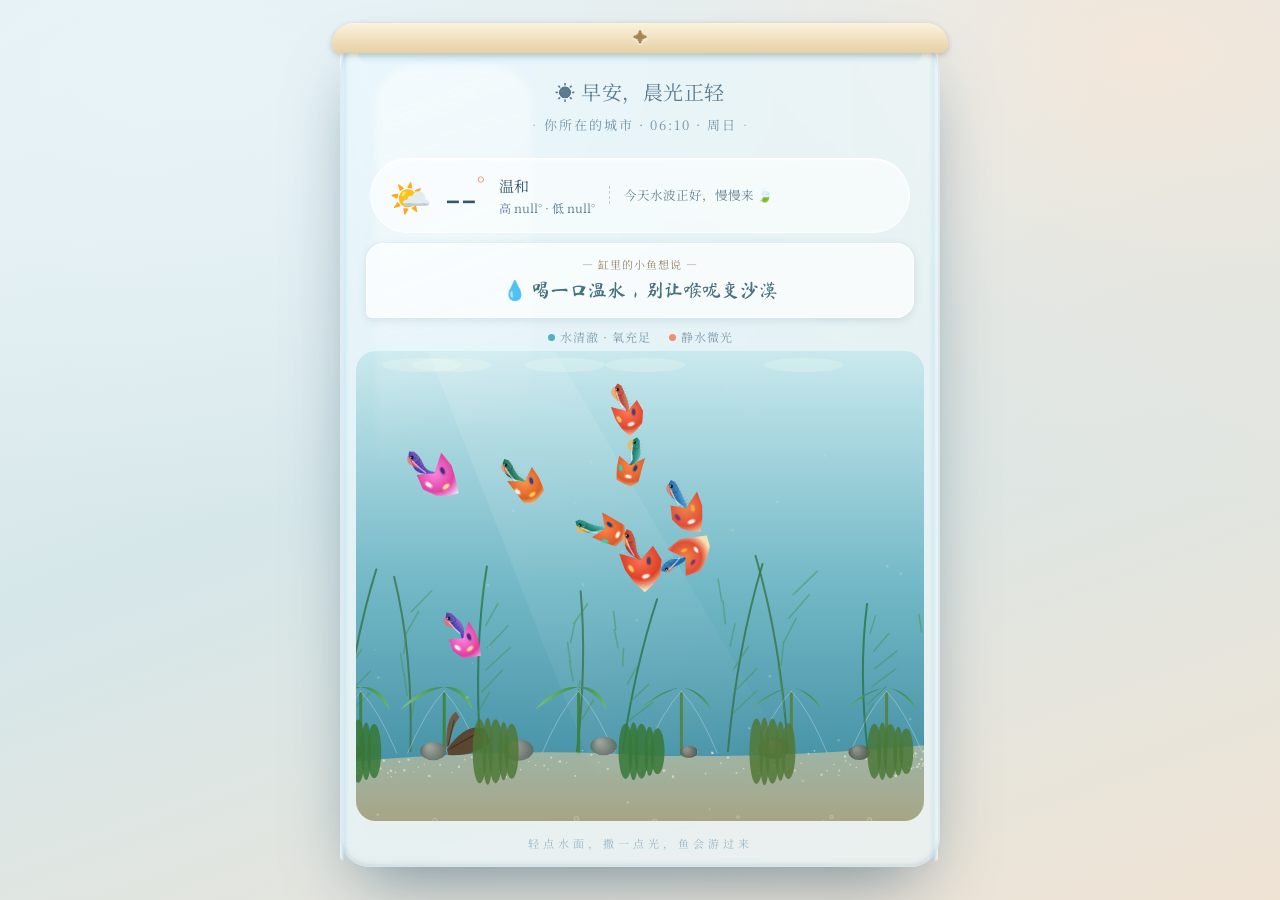
==== aquarium/guppy-v2/index.html @ 35a9a9d6 "feat: 桌面鱼缸天气健康提醒 Co-authored-by: traeagent <traeagent@users.noreply.github.com>" ====
<!DOCTYPE html>
<html lang="zh-CN">
<head>
<meta charset="UTF-8" />
<meta name="viewport" content="width=device-width, initial-scale=1.0" />
<title>玻璃缸 · 孔雀鱼</title>
<link rel="preconnect" href="https://fonts.googleapis.com">
<link rel="preconnect" href="https://fonts.gstatic.com" crossorigin>
<link href="https://fonts.googleapis.com/css2?family=Ma+Shan+Zheng&family=Noto+Serif+SC:wght@400;600&display=swap" rel="stylesheet">
<style>
  :root{
    --ink:#35556a; --ink-soft:#5b7b90; --accent:#f0906f;
    --glass:rgba(235,250,255,.55);
    --shadow:0 30px 70px -22px rgba(20,60,90,.55);
  }
  *{box-sizing:border-box;margin:0;padding:0;}
  html,body{height:100%;}
  body{
    min-height:100%;display:grid;place-items:center;padding:28px;
    font-family:"Noto Serif SC",serif;color:var(--ink);
    background:
      radial-gradient(130% 90% at 15% 8%, #e8f3f7 0%, transparent 55%),
      radial-gradient(120% 100% at 90% 6%, #f3e7da 0%, transparent 50%),
      linear-gradient(160deg,#e5f0f3 0%,#d6e7ea 45%,#efe3d4 100%);
  }

  /* ============ 大玻璃缸 ============ */
  .aquarium{
    position:relative;width:min(600px,94vw);
    background:var(--glass);backdrop-filter:blur(12px);
    border-radius:40px 40px 30px 30px;
    box-shadow:var(--shadow), inset 0 0 0 1px rgba(255,255,255,.55);
    overflow:visible;transform:translateZ(0);
  }
  .rim{
    position:absolute;inset:0;z-index:60;pointer-events:none;border-radius:inherit;
    box-shadow:inset 0 2px 6px -2px rgba(40,90,120,.28), inset 0 -3px 7px -2px rgba(40,90,120,.2);
  }
  .rim::before{ /* 缸口金属包边 */
    content:"";position:absolute;top:-10px;left:-8px;right:-8px;height:30px;
    background:linear-gradient(180deg,#fbf3de,#e7d0a4);border-radius:40px 40px 16px 16px;
    box-shadow:0 2px 6px rgba(80,60,25,.28);
  }
  .rim::after{content:"✦";position:absolute;top:-7px;left:50%;transform:translateX(-50%);
    color:#a9874f;font-size:15px;filter:drop-shadow(0 1px 1px #fff);}

  /* 玻璃缸表面：三层高光，营造厚玻璃透明感 */
  .glass{
    position:absolute;inset:0;z-index:45;pointer-events:none;border-radius:inherit;
  }
  .glass .top{ /* 水面处的横向反光带 */
    position:absolute;left:3%;right:3%;top:6px;height:26px;border-radius:30px;
    background:linear-gradient(180deg,rgba(255,255,255,.9),rgba(120,200,235,.18) 60%,transparent);
    filter:blur(.4px);
  }
  .glass .shine{ /* 弧面高光 */
    position:absolute;left:6%;top:4%;width:26%;bottom:20%;
    background:linear-gradient(160deg,rgba(255,255,255,.5),rgba(255,255,255,0) 60%);
    border-radius:40px;filter:blur(3px);
    mix-blend-mode:screen;
  }
  .glass .edge{ /* 侧壁厚玻璃 */
    position:absolute;top:6px;bottom:6px;width:9px;border-radius:12px;opacity:.9;
    background:linear-gradient(90deg,rgba(255,255,255,.85),rgba(160,215,245,.3),rgba(255,255,255,0));
  }
  .glass .edge.r{left:auto;right:2px;transform:scaleX(-1);}

  /* 头部信息 */
  .head{position:relative;z-index:65;padding:44px 34px 14px;text-align:center;}
  .greet{font-size:20px;letter-spacing:.5px;color:var(--ink-soft);
    display:flex;gap:8px;justify-content:center;align-items:center;}
  .city{margin-top:9px;font-size:13px;color:#7495a6;letter-spacing:2px;
    display:flex;gap:6px;justify-content:center;align-items:center;}
  .city::before,.city::after{content:"·";opacity:.6;}

  .weather{position:relative;z-index:65;display:flex;align-items:center;gap:14px;
    justify-content:center;margin:10px 30px 2px;padding:12px 18px;
    background:rgba(255,255,255,.55);border:1px solid rgba(255,255,255,.85);border-radius:100px;
    box-shadow:inset 0 1px 2px rgba(255,255,255,.9);}
  .temp{font-size:44px;font-weight:600;line-height:1;font-variant-numeric:tabular-nums;}
  .temp small{font-size:22px;vertical-align:top;color:var(--accent);}
  .w-info{min-width:86px;text-align:left;}
  .w-info .cond{font-size:15px;}
  .w-info .range{font-size:12px;color:var(--ink-soft);margin-top:3px;}
  .w-icon{font-size:34px;}
  .tip{flex:1;min-width:110px;font-size:12.5px;line-height:1.5;color:#62808f;
    padding-left:14px;border-left:1px dashed rgba(53,85,106,.28);text-align:left;}
  .tip b{color:var(--accent);font-weight:600;}

  .bubble-thought{position:relative;z-index:65;margin:10px 26px 2px;padding:12px 18px;
    font-family:"Ma Shan Zheng",cursive;font-size:19px;line-height:1.6;color:#47727f;
    background:rgba(255,255,255,.66);border-radius:18px 18px 18px 6px;
    border:1px solid rgba(255,255,255,.85);box-shadow:0 2px 8px rgba(40,90,110,.14);text-align:center;
    animation:fadeIn .6s ease both;}
  .bubble-thought .who{display:block;font-family:"Noto Serif SC",serif;font-size:11px;
    letter-spacing:1px;color:#97886a;margin-bottom:2px;}
  @keyframes fadeIn{from{opacity:0;transform:translateY(6px);}to{opacity:1;transform:none;}}

  .status-row{position:relative;z-index:65;display:flex;justify-content:center;gap:18px;
    margin:10px 0 6px;font-size:12px;color:#7f9dad;letter-spacing:1px;}
  .status-row .dot{width:7px;height:7px;border-radius:50%;display:inline-block;margin-right:5px;vertical-align:1px;}

  /* 大缸 */
  .tank-wrap{position:relative;z-index:30;margin:2px 16px 14px;border-radius:20px;overflow:hidden;
    height:470px;box-shadow:inset 0 0 0 1.5px rgba(255,255,255,.5), inset 0 0 60px rgba(30,110,150,.22);}
  canvas{display:block;width:100%;height:100%;}

  .hint{position:relative;z-index:65;text-align:center;font-size:11px;color:#9db6c3;
    margin-bottom:16px;letter-spacing:4px;cursor:default;}
  .loading{position:absolute;inset:0;z-index:60;display:grid;place-items:center;
    background:rgba(230,242,245,.86);backdrop-filter:blur(4px);
    font-family:"Ma Shan Zheng",cursive;font-size:22px;color:#5b7b90;letter-spacing:2px;
    transition:opacity .6s ease;}
  .loading.hide{opacity:0;pointer-events:none;}

  @media (max-width:460px){
    .weather{flex-wrap:wrap;gap:8px;}
    .tip{min-width:100%;border-left:none;border-top:1px dashed rgba(53,85,106,.22);padding:8px 0 0;text-align:center;}
    .tank-wrap{height:360px;}
  }
</style>
</head>
<body>
  <div class="aquarium">
    <div class="rim"></div>
    <div class="glass">
      <div class="top"></div>
      <div class="shine"></div>
      <div class="edge"></div>
      <div class="edge r"></div>
    </div>

    <div class="head">
      <div class="greet" id="greet">🌿 慢慢来，今天也从容</div>
      <div class="city" id="city"><span id="clock">·</span></div>
    </div>

    <div class="weather">
      <span class="w-icon" id="weatherIcon">☀️</span>
      <span class="temp" id="temp">--<small>°</small></span>
      <div class="w-info">
        <div class="cond" id="cond"></div>
        <div class="range" id="range"></div>
      </div>
      <div class="tip" id="tip"></div>
    </div>

    <div class="bubble-thought" id="thought">
      <span class="who">— 缸里的小鱼想说 —</span>
      <span id="note">先给你留句话 🌊</span>
    </div>

    <div class="status-row">
      <span><i class="dot" style="background:#4fb0c6"></i>水清澈 · 氧充足</span>
      <span><i class="dot" id="modeDot" style="background:var(--accent)"></i><span id="mode">孔雀鱼在游</span></span>
    </div>

    <div class="tank-wrap">
      <canvas id="tank"></canvas>
    </div>

    <div class="hint">轻点水面，撒一点光，鱼会游过来</div>
    <div class="loading" id="loading">玻璃缸正在注入清水…</div>
  </div>

<script>
(function(){
"use strict";

/* ---------------- 水体氛围（真实热带淡水缸色温） ---------------- */
const AMBIENTS = {
  sunny:  { w:['#cfeef2','#76c4cf','#3f8da6'], caustic:'rgba(255,255,255,.34)', speed:1.2,  warm:0.32, light:1.02 },
  cloudy: { w:['#c2e6ec','#6db6c6','#3a7f97'], caustic:'rgba(255,255,255,.22)', speed:.92, warm:-.06, light:.84 },
  rain:   { w:['#aadce3','#5aa8bc','#2f728e'], caustic:'rgba(255,255,255,.15)', speed:1.0, warm:-.18, light:.72 },
  snow:   { w:['#d8eef3','#94cbd6','#5da1b6'], caustic:'rgba(255,255,255,.26)', speed:.8,  warm:-.28, light:.9  },
  fog:    { w:['#cfeaf0','#90c8d4','#62a7bb'], caustic:'rgba(255,255,255,.2)',  speed:.75, warm:.0,  light:.8  },
  thunder:{ w:['#8dc4cf','#4f96aa','#29617c'], caustic:'rgba(255,255,255,.13)', speed:1.12,warm:-.34, light:.62 },
  hot:    { w:['#ffe3c4','#ffc194','#e89a5f'], caustic:'rgba(255,255,255,.3)', speed:1.3,  warm:.5,   light:1.06 },
  cold:   { w:['#bcdce3','#6ca3b5','#3a7891'], caustic:'rgba(255,255,255,.24)', speed:.82, warm:-.36, light:.8  },
  neutral:{ w:['#c9e9ee','#72b8c6','#3a869d'], caustic:'rgba(255,255,255,.26)', speed:1.0, warm:.05,  light:.92 }
};
const MODE_LABEL = {
  sunny:'阳光正好', cloudy:'云影轻移', rain:'细雨绵绵', snow:'初雪映缸', fog:'薄雾如纱',
  thunder:'雷雨将歇', hot:'水体偏暖', cold:'水体偏凉', neutral:'静水微光'
};

const state = {coords:null,city:'你所在的城市',weather:null,ambient:AMBIENTS.neutral,condition:'neutral',temp:null,max:null,min:null};
const WEATHER_MAP = {0:'sunny',1:'sunny',2:'cloudy',3:'cloudy',45:'fog',48:'fog',51:'rain',53:'rain',55:'rain',
  61:'rain',63:'rain',65:'rain',80:'rain',81:'rain',82:'thunder',95:'thunder',96:'thunder',99:'thunder',
  71:'snow',73:'snow',75:'snow',77:'snow',85:'snow',86:'snow'};
const COND_TEXT = {sunny:'晴朗',cloudy:'多云',rain:'细雨',snow:'小雪',fog:'有雾',thunder:'雷雨',hot:'晴热',cold:'偏凉',neutral:'温和'};
function guessAmbient(code,temp){
  let b=WEATHER_MAP[code]||'neutral';
  if((b==='sunny')&&temp!==null&&temp>=32)b='hot';
  if((b==='sunny'||b==='cloudy'||b==='neutral')&&temp!==null&&temp<=8)b='cold';
  return b;
}
function locateAndFetch(){
  const geo=()=>new Promise(r=>{
    if(navigator.geolocation)navigator.geolocation.getCurrentPosition(
      p=>r(p.coords),()=>fetchGeoByIP().then(r).catch(()=>r(null)),{timeout:7000,maximumAge:600000});
    else fetchGeoByIP().then(r).catch(()=>r(null));
  });
  return geo().then(c=>{state.coords=c;if(c)return Promise.all([fetchWeather(c),reverseCity(c)]);return Promise.reject();});
}
function fetchGeoByIP(){return fetch('https://ipapi.co/json/').then(r=>r.json()).then(j=>{if(!j.latitude)throw 0;return {latitude:j.latitude,longitude:j.longitude};});}
function fetchWeather(c){
  const u='https://api.open-meteo.com/v1/forecast?latitude='+c.latitude+'&longitude='+c.longitude+
    '&current_weather=true&daily=weathercode,temperature_2m_max,temperature_2m_min&current=temperature_2m&timezone=auto&forecast_days=1';
  return fetch(u).then(r=>r.json()).then(d=>{
    const cw=d.current_weather;
    state.temp=Math.round(d.current.temperature_2m??cw.temperature);
    state.max=Math.round(d.daily.temperature_2m_max[0]);state.min=Math.round(d.daily.temperature_2m_min[0]);
    state.condition=guessAmbient(cw.weathercode,state.temp);state.ambient=AMBIENTS[state.condition];
  });
}
function reverseCity(c){return fetch('https://api.bigdatacloud.net/data/reverse-geocode-client?latitude='+c.latitude+'&longitude='+c.longitude+'&localityLanguage=zh')
  .then(r=>r.json()).then(x=>{state.city=x.city||x.locality||x.principalSubdivision||'你的城市';}).catch(()=>{});}

/* 提醒 */
const POOL=[
  {t:["把手机放远三分钟，看水里的光","让眼睛跟着鱼游一会儿"],tag:'护眼'},
  {t:["喝一口温水，别让喉咙变沙漠","给身体也添一点水呀"],tag:'补水'},
  {t:["起来伸个懒腰，肩颈松一松","坐久了对脊背不温柔"],tag:'起身'},
  {t:["深呼吸三次，气顺了心也静了","缓慢的呼吸是免费的镇定剂"],tag:'呼吸'},
  {t:["把手边的事先放一小会儿","你不是在偷懒，是在充电"],tag:'休息'}
];
function pickReminder(){
  const h=new Date().getHours();
  if(h>=22||h<6)return {text:"夜深了，早点关灯，好梦呀",emoji:'🌙'};
  const p=POOL[Math.floor(Math.random()*POOL.length)],t=p.t[Math.floor(Math.random()*p.t.length)];
  const e=p.tag==='补水'?'💧':p.tag==='护眼'?'👀':p.tag==='起身'?'🧘':p.tag==='呼吸'?'🌬️':'☕';
  return {text:t,emoji:e};
}
function renderReminder(){const el=document.getElementById('note');const {text,emoji}=pickReminder();
  el.textContent=emoji+' '+text;const p=el.parentElement;p.style.animation='none';void p.offsetWidth;p.style.animation='fadeIn .6s ease both';}
function weatherTips(c){
  if(c==='rain'||c==='thunder')return '出门记得带伞 <b>🌂</b>';
  if(c==='snow'||c==='cold')return '天凉了些，添件外套 <b>🧥</b>';
  if(c==='hot'||c==='sunny')return '紫外线不低，补点防晒 <b>🧴</b>';
  if(c==='cloudy')return '云多风轻，适合散散步 <b>🚶</b>';
  if(c==='fog')return '雾气重，外出慢一点 <b>👌</b>';
  return '今天水波正好，慢慢来 <b>🍃</b>';
}
function renderWeatherUI(){
  const c=state.condition;
  document.getElementById('weatherIcon').textContent={sunny:'☀️',cloudy:'⛅',rain:'🌧️',snow:'🌨️',fog:'🌫️',thunder:'⛈️',hot:'☀️',cold:'🌬️',neutral:'🌤️'}[c];
  document.getElementById('temp').innerHTML=(state.temp??'--')+'<small>°</small>';
  document.getElementById('cond').textContent=COND_TEXT[c];
  document.getElementById('range').textContent='高 '+state.max+'° · 低 '+state.min+'°';
  document.getElementById('tip').innerHTML=weatherTips(c);
  document.getElementById('mode').textContent=MODE_LABEL[c];
  document.getElementById('modeDot').style.background=(c==='hot'?'#f08a5d':(c==='rain'||c==='cold'||c==='thunder')?'#4fb0c6':'var(--accent)');
  const t=document.querySelector('.tank-wrap');t.style.transform='none';
}

/* 时钟 */
function tickClock(){
  const d=new Date(),hh=String(d.getHours()).padStart(2,'0'),mm=String(d.getMinutes()).padStart(2,'0');
  document.getElementById('clock').textContent=state.city+' · '+hh+':'+mm+' · 周'+['日','一','二','三','四','五','六'][d.getDay()];
  const h=d.getHours(),g=document.getElementById('greet');
  g.textContent=h>=5&&h<9?'☀️ 早安，晨光正轻':h>=9&&h<12?'🌿 上午好，慢慢来':h>=12&&h<14?'🥢 午饭后来点清静':
    h>=14&&h<18?'🍵 下午茶与深呼吸':h>=18&&h<22?'🌙 傍晚了，松弛下来':'🌛 夜深了，早些安歇';
}

/* ================= 玻璃缸 · 真实孔雀鱼 ================= */
const canvas=document.getElementById('tank'),ctx=canvas.getContext('2d');
let W=0,H=0,DPR=1,T=0;
function resize(){const r=canvas.getBoundingClientRect();DPR=Math.min(window.devicePixelRatio||1,2);
  W=r.width;H=r.height;canvas.width=W*DPR;canvas.height=H*DPR;ctx.setTransform(DPR,0,0,DPR,0,0);
  buildScenery();}
window.addEventListener('resize',resize);

/* ---- 孔雀鱼配色（真实孔雀鱼主题） ---- */
const GUPPY_THEMES=[
  {top:'#2073b0',bot:'#9fd6e8',fin:'#e8734f',spots:['#f3b23a','#ffffff','#7a2f7a'],tailF:'#f27a3f',tailG:'#e5482f',tailT:'#ffe0b0',blue:'#2a63b5'},
  {top:'#c23a2e',bot:'#ffd166',fin:'#ff9a3d',spots:['#3a3a6e','#ffffff','#ffd166'],tailF:'#ff6b4a',tailG:'#e23b1e',tailT:'#ffe7c2',blue:'#8c2f6e'},
  {top:'#0f7e6c',bot:'#a5e7c8',fin:'#ffb03a',spots:['#0b3b70','#ffffff','#2fd4c0'],tailF:'#ff7a3d',tailG:'#e0541f',tailT:'#d8ffe6',blue:'#0a8f8f'},
  {top:'#5b3bb0',bot:'#c9a7f7',fin:'#ff5f5f',spots:['#2a2a7a','#ffe98a','#ffffff'],tailF:'#ff7ad9',tailG:'#e63a9e',tailT:'#efe0ff',blue:'#6e2fb0'},
  {top:'#1c6e52',bot:'#7fdb9a',fin:'#f0895a',spots:['#1b3a8f','#ffd166','#ffffff'],tailF:'#ff8a3f',tailG:'#e05a14',tailT:'#eaffd4',blue:'#1b6ed0'}
];
const GUPPY=[]; // 孔雀鱼群
const BUBBLES=[],DETRITUS=[],FEED=[],FOODP={
  back:[],mid:[],front:[],  // 三层水草
  wood:null,stones:[]
};

function rand(a,b){return a+Math.random()*(b-a);}
function makeFish(){
  const th=GUPPY_THEMES[Math.floor(Math.random()*GUPPY_THEMES.length)];
  return { x:rand(W*0.2,W*0.6),y:rand(H*0.2,H*0.6),
    heading:rand(-3,3), intent:rand(-3,3), speed:rand(70,120),
    len:rand(26,34), wag:rand(0.9,1.5), phase:rand(0,6.28),
    theme:th, colorRand:Math.random(), scale:rand(.9,1.2),
    tx:null,vy:0, snk:rand(.3,.6), boost:0 };
}

/* ---- 水底造景：沉木 + 石头 + 三层水草 ---- */
function buildScenery(){
  const sandY=H*0.86;
  FOODP.back=[];FOODP.mid=[];FOODP.front=[];
  // 沉木
  FOODP.wood={x:W*0.16,y:sandY-6,rot:-0.25,scale:1};
  // 石头
  FOODP.stones=[];
  const stoneN=7;
  for(let i=0;i<stoneN;i++)FOODP.stones.push({x:(i/stoneN)*W*1.05-8,y:sandY-rand(2,10),r:rand(6,16),tone:Math.random()});
  // 水草：后景细长飘叶、中景锯齿阔叶(水榕)、前景矮叶
  const gWorld=()=>({h:rand(H*0.3,H*0.42),w:rand(.5,.9),sway:rand(0,6.28),sp:rand(.5,.9),tone:Math.random()});
  for(let i=0;i<9;i++)FOODP.back.push({x:(i/8)*W+rand(-20,20),y:sandY-4,...gWorld()});
  for(let i=0;i<6;i++)FOODP.mid.push({x:(i/5)*W*0.95+rand(-30,10),y:sandY-2,...gWorld()});
  for(let i=0;i<5;i++)FOODP.front.push({x:(i/4)*W*0.95+rand(-10,20),y:sandY+2,...gWorld()});
  // 悬浮微粒
  DETRITUS.length=0;
  for(let i=0;i<40;i++)DETRITUS.push({x:rand(0,W),y:rand(0,H),r:rand(.5,1.6),v:rand(3,10),p:rand(0,6.28)});
}

/* 让鱼避免游进水草/底部 */
function clampFish(){
  for(const f of GUPPY){
    if(f.x<8){f.x=8;f.heading=Math.atan2(Math.sin(f.heading),-1);}
    if(f.x>W-8)f.x=W-8;
    if(f.y>H*0.82)f.y=H*0.82;
    if(f.y<18)f.y=18;
  }
}

/* ---- 鱼群行为(轻量 boids) ---- */
function updateSwarm(dt){
  const nb=GUPPY;
  for(const f of nb){
    // 漫游意图：周期性重选
    f.snk-=dt;
    if(f.snk<=0){
      f.intent += rand(-0.5,0.5);
      f.snk=rand(1.2,3.0);
    }
    if(f.tx!=null){
      const dx=f.tx-f.x,dy=f.ty-f.y,d=Math.hypot(dx,dy);
      f.intent=Math.atan2(dy,dx);
      f.boost=Math.min(1,220/d);
      if(d<16){f.tx=null;f.boost=0;}
    }else f.boost+= (0-f.boost)*0.02;

    // 同向 + 靠拢 + 分离
    let ax=0,ay=0,cx=cg(0,0),base=Math.cos(f.heading),sep=0,ang=0;
    for(const o of nb){
      if(o===f)continue;
      const dist=Math.hypot(o.x-f.x,o.y-f.y);
      if(dist<150&&dist>0.01){
        ax+=Math.cos(o.heading);ay+=Math.sin(o.heading);
        ang+= (Math.atan2(o.y-f.y,o.x-f.x))/ (dist*dist/900);
        if(dist<46){ f.x-= (o.x-f.x)*0.05; f.y-=(o.y-f.y)*0.05; }
      }
    }
    const aim = (Math.atan2(ay+Math.sin(f.intent)*1.4+Math.sin(f.heading),
                            ax+Math.cos(f.intent)*1.4+base) + Math.atan2(ay,ax)+ang)/3;
    // 平滑转向
    let diff=aim-f.heading;
    while(diff>Math.PI)diff-=Math.PI*2;while(diff<-Math.PI)diff+=Math.PI*2;
    f.heading += diff*0.06;

    const sp=(f.speed+f.boost*140)*state.ambient.speed;
    f.x+=Math.cos(f.heading)*sp*dt;
    f.y+=Math.sin(f.heading)*sp*dt;
    f.phase+=sp*dt*0.05;
  }
  clampFish();
}
// 简化：不作群里精确均值，直接漫游+避鱼即可（上已含）
function cg(){return {x:0,y:0};}

/* ---- 绘制孔雀鱼 ---- */
function wheel(base,off,alpha){ // 彩虹光泽
  return 'hsla('+((base+off)%360)+',70%,62%,'+alpha+')';
}
function drawGuppy(f){
  const th=f.theme,len=f.len*1.0;
  const dir=Math.cos(f.heading)>=0?1:-1;
  const segs=9;
  // 脊柱：头部在前，尾部在后
  const S=[]; const maxW=len*0.17;
  for(let i=0;i<=segs;i++){
    const k=i/segs, x= len*(0.5-k);
    const amp= f.wag*maxW*  (k*k) * Math.sin(f.phase*3 - k*4.2);
    S.push({x, y:amp});
  }
  const pivot=S[segs];               // 尾柄点(末端)
  const tailAng = Math.atan2(S[segs].y-S[segs-1].y, S[segs].x-S[segs-1].x);

  ctx.save();
  ctx.translate(f.x,f.y);
  ctx.rotate(f.heading);

  // 尾鳍(大扇形，孔雀鱼标志) —— 先画在身后
  drawTail(th,len,pivot,tailAng,f);

  // 身体上下轮廓
  const up=[],dn=[];
  for(let i=0;i<=segs;i++){
    const k=i/segs;
    const wd = maxW*( k<0.5 ? (0.62+k*0.76) : (1.0-(k-0.5)*1.6)); // 头小中宽尾细
    // 用局部坐标(相对脊柱点)算 y 方向上下
    up.push({x:S[i].x, y:S[i].y - wd});
    dn.push({x:S[i].x, y:S[i].y + wd});
  }
  const N=segs;
  // 身体多边形
  ctx.beginPath();
  ctx.moveTo(S[0].x,S[0].y);
  for(let i=1;i<=N;i++)ctx.lineTo(up[i].x,up[i].y);
  for(let i=N;i>=1;i--)ctx.lineTo(dn[i].x,dn[i].y);
  ctx.closePath();
  const grad=ctx.createLinearGradient(0,-maxW*2.4,0,maxW*2.4);
  grad.addColorStop(0,shade(th.top,-30));
  grad.addColorStop(.5,th.top);
  grad.addColorStop(1,th.bot);
  ctx.fillStyle=grad;ctx.fill();

  // 条纹光泽：沿身体叠加几条弧形亮线
  ctx.globalAlpha=.35;
  ctx.strokeStyle=wheel(190+ f.colorRand*60,0,0.5);
  ctx.lineWidth=1;
  for(let i=2;i<N;i++){
    ctx.beginPath();
    ctx.moveTo(S[i].x,S[i].y-6);
    ctx.quadraticCurveTo(S[i].x*0.9,S[i].y, S[i].x, S[i].y+6);
    ctx.stroke();
  }
  ctx.globalAlpha=1;

  // 背鳍(夸大拱形，向前延伸)
  drawDorsal(th,len,f);

  // 眼
  ctx.fillStyle='#0e1c20';
  ctx.beginPath();ctx.arc(len*0.3,-len*0.05,len*0.05,0,7);ctx.fill();
  ctx.fillStyle='#fff';ctx.beginPath();ctx.arc(len*0.32,-len*0.08,len*0.018,0,7);ctx.fill();
  // 鳃盖
  ctx.strokeStyle='rgba(0,20,25,.25)';ctx.lineWidth=.8;
  ctx.beginPath();ctx.arc(len*0.2,0,len*0.13,Math.PI*0.25,Math.PI*1.25);ctx.stroke();

  // 胸鳍(半透明，轻扇)
  const flap=Math.sin(f.phase*10)*2;
  ctx.fillStyle='rgba(200,230,238,.35)';
  ctx.beginPath();
  ctx.moveTo(len*0.12,0);
  ctx.quadraticCurveTo(len*0.28,-len*0.1+flap, len*0.3,-len*0.22);
  ctx.quadraticCurveTo(len*0.2,0,len*0.12,0);
  ctx.fill();

  // 体侧高光弧
  ctx.strokeStyle='rgba(255,255,255,.5)';ctx.lineWidth=1.4;ctx.lineCap='round';
  ctx.beginPath();
  ctx.moveTo(len*0.2,-maxW*0.7);
  ctx.quadraticCurveTo(-len*0.1,-maxW*0.6,-len*0.32,-maxW*0.2);
  ctx.stroke();

  ctx.restore();
}
function drawTail(th,len,pivot,tailAng,f){
  const R=len*0.92;              // 雄鱼巨大扇形尾
  const cx=pivot.x, cy=pivot.y;
  const baseAng=-Math.PI;        // 朝向身后(-x)
  const half=Math.PI*0.62;
  const wob=Math.sin(f.phase*3)*0.35;
  ctx.save();
  ctx.beginPath();
  ctx.moveTo(cx,cy);
  const rr=R*(1+f.wag*0.12*Math.sin(f.phase*3));
  const num=7;
  for(let i=0;i<=num;i++){
    const t=i/num, a=baseAng-half + t*half*2 + wob*0.15;
    const radial = rr*( f.colorRand*0.12+0.9 + 0.1*Math.sin(i*2.3+f.colorRand*8) );
    ctx.lineTo(cx+Math.cos(a)*radial, cy+Math.sin(a)*radial*0.62);
  }
  ctx.closePath();
  const tg=ctx.createRadialGradient(cx,cy,2,cx,cy,R);
  tg.addColorStop(0,th.tailF);
  tg.addColorStop(.6,th.tailG||'#ff6b4a');
  tg.addColorStop(1,th.tailT);
  ctx.fillStyle=tg;ctx.fill();

  // 尾鳍斑纹：真实的孔雀眼斑
  for(let i=0;i<3;i++){
    const a=baseAng-half + (i+ .5)/3*half*2 + wob*0.12;
    const rad=R*(0.45+ i*0.12)*(0.9+f.wag*0.1*Math.sin(f.phase*3+ i));
    ctx.fillStyle=th.spots[i%th.spots.length];
    ctx.globalAlpha=.85;
    ctx.beginPath();ctx.ellipse(cx+Math.cos(a)*rad, cy+Math.sin(a)*rad*0.6, R*0.06, R*0.11, a,0,7);ctx.fill();
    ctx.globalAlpha=.3;
    ctx.beginPath();ctx.ellipse(cx+Math.cos(a)*rad, cy+Math.sin(a)*rad*0.6, R*0.09, R*0.16, a,0,7);ctx.fill();
    ctx.globalAlpha=1;
  }
  ctx.restore();
}
let dorsalCache={};
function drawDorsal(th,len,f){
  const sp=2;
  const a0=len*(-0.1), a1=len*0.42;      // 背鳍横跨位置
  const wob=Math.sin(f.phase*3);
  const peak= len*0.38*(1+0.12*Math.sin(f.phase*4));
  ctx.beginPath();
  ctx.moveTo(a0,-len*0.08);
  const cpx=(a0+a1)/2;
  ctx.quadraticCurveTo(cpx+len*0.1, -peak+wob*2, a1, -len*0.12);
  ctx.quadraticCurveTo(cpx, -len*0.05, a0, -len*0.08);
  const dg=ctx.createLinearGradient(0,-peak,0,0);
  dg.addColorStop(0,th.fin);dg.addColorStop(1,'rgba(255,255,255,.2)');
  ctx.fillStyle='rgba('+hexToRgb(th.fin)+',.75)';
  ctx.globalAlpha=.9;
  ctx.fill();
  ctx.globalAlpha=1;
}
function hexToRgb(h){h=h.replace('#','');const n=parseInt(h,16);return (n>>16&255)+','+(n>>8&255)+','+(n&255);}
function shade(hex,d){const [r,g,b]=[parseInt(hex.slice(1,3),16),parseInt(hex.slice(3,5),16),parseInt(hex.slice(5,7),16)];
  return 'rgb('+Math.max(0,Math.min(255,r+d))+','+Math.max(0,Math.min(255,g+d))+','+Math.max(0,Math.min(255,b+d))+')';}

/* ---- 水草绘制(真实叶形) ---- */
function swayY(g,k){return Math.sin(T*g.sp + g.sway + k*0.7)*7;}
function drawBackweed(g){ // 细长飘叶
  const x=g.x,y=g.y,h=g.h;
  ctx.strokeStyle='rgba('+(35+g.tone*30)+',115,70,.8)';ctx.lineWidth=2;ctx.lineCap='round';
  ctx.beginPath();ctx.moveTo(x,y);ctx.quadraticCurveTo(x+swayY(g,0)*2, y-h*0.55, x+swayY(g,1)*5, y-h);ctx.stroke();
  ctx.strokeStyle='rgba(70,150,95,.55)';ctx.lineWidth=1.5;
  for(let k=0;k<6;k++){
    const yy=y-h*0.2-k*h*0.12, xx=x+swayY(g,k);
    ctx.beginPath();ctx.moveTo(xx,yy);ctx.lineTo(xx+10+swayY(g,k+1)*2, yy-h*0.12);ctx.stroke();
  }
}
function drawMidweed(g){ // 水榕阔叶
  const x=g.x,y=g.y,h=g.h;
  const base=Math.min(60,h*0.8);
  ctx.strokeStyle='rgba('+(55+g.tone*35)+',130,60,.9)';ctx.lineWidth=3;ctx.lineCap='round';
  ctx.beginPath();ctx.moveTo(x,y);ctx.lineTo(x,y-base);ctx.stroke();
  for(let s=-1;s<=1;s+=2){
    const sway=Math.sin(T*g.sp+s*1.7)*5;
    const ex=x+s*32+sway, ey=y-base*0.72;
    const wd=26*(1-g.tone*0.3);
    const lg=ctx.createLinearGradient(x,y-base,ex,ey);
    lg.addColorStop(0,'#'+ (g.tone>.5?'2f7d4a':'3d8f52'));
    lg.addColorStop(1,'#'+ (g.tone>.5?'5ea96a':'79c07a'));
    ctx.fillStyle=lg;
    ctx.beginPath();
    ctx.moveTo(x,y-base-6);
    ctx.quadraticCurveTo(x+(ex-x)*0.5+sway, ey-wd, ex-wd*0.3*Math.sin(T+1), ey);
    ctx.quadraticCurveTo(x+(ex-x)*0.4, y-base-4, x, y-base-6);
    ctx.closePath();ctx.fill();
    // 中脉
    ctx.strokeStyle='rgba(255,255,255,.28)';ctx.lineWidth=1;
    ctx.beginPath();ctx.moveTo(x,y-base-2);ctx.quadraticCurveTo(x+(ex-x)*0.5, ey, ex,y) ;ctx.stroke();
  }
}
function drawFrontweed(g){ // 矮丛
  const x=g.x,y=g.y,h=g.h*0.6;
  ctx.fillStyle='rgba('+(50+g.tone*40)+',120,55,.85)';
  for(let k=0;k<5;k++){
    const xx=x+(k-2)*8,kS=Math.sin(T*0.8+k)*3;
    ctx.beginPath();ctx.ellipse(xx,y-6,7-(k%2)*2, h*0.28+kS, 0,0,7);ctx.fill();
  }
}

/* ---- 悬浮微粒 & 气泡 ---- */
function drawDetritus(){
  for(const d of DETRITUS){
    d.y-=(d.v*0.02); if(d.y< -4){d.y=H+4;d.x=rand(0,W);}
    ctx.globalAlpha=0.28;
    ctx.fillStyle=d.r>1?'#cfe8cf':'#d8e8e0';
    ctx.beginPath();ctx.arc(d.x+Math.sin(T*0.5+d.p)*4,d.y,d.r,0,7);ctx.fill();
  }
  ctx.globalAlpha=1;
}
function bubbles(){
  if(BUBBLES.length<18&&Math.random()<.5)BUBBLES.push({x:rand(0,W),y:H+4,r:rand(1,2.6),v:rand(14,30),p:rand(0,6)});
  for(let i=BUBBLES.length-1;i>=0;i--){
    const b=BUBBLES[i];b.y-=b.v*0.016;const ns=b.p+b.y*0.02;
    ctx.globalAlpha=.3;ctx.strokeStyle='rgba(220,255,255,.8)';ctx.lineWidth=1;
    ctx.beginPath();ctx.arc(b.x+Math.sin(ns)*5,b.y,b.r,0,7);ctx.stroke();
    ctx.globalAlpha=.06;ctx.fillStyle='#fff';ctx.fill();
    if(b.y<-6)BUBBLES.splice(i,1);
  }
  ctx.globalAlpha=1;
}

/* ---- 光的体积感 ---- */
function drawLight(){
  const amb=state.ambient;
  // 斜射光锥
  ctx.save();
  ctx.globalAlpha=.15;
  const lg=ctx.createLinearGradient(W*0.15,-10, W*0.7,H);
  lg.addColorStop(0,'rgba(255,255,255,.9)');lg.addColorStop(1,'rgba(255,255,255,0)');
  ctx.fillStyle=lg;
  ctx.beginPath();ctx.moveTo(W*0.12,-10);ctx.lineTo(W*0.34,-10);
  ctx.lineTo(W*0.78,H*0.9);ctx.lineTo(W*0.42,H*0.9);ctx.closePath();ctx.fill();
  // 水面光斑
  ctx.globalAlpha=.20;
  ctx.fillStyle='#fffef0';
  for(let i=0;i<5;i++){
    const xx=(Math.sin(T*0.4+i*2)*30+i*130)%(W-60)+W*0.1;
    ctx.beginPath();
    ctx.ellipse(xx,14, 40,7, 0,0,7);ctx.fill();
  }
  ctx.restore();
}

/* ---- feed ---- */
function feed(x,y){
  FEED.push({x,y,life:170});
  for(const f of GUPPY){if(Math.hypot(f.x-x,f.y-y)<W*0.5){f.tx=x+rand(-20,20);f.ty=y+rand(-10,10);f.boost=1;}}
}
function drawFeed(){
  for(let i=FEED.length-1;i>=0;i--){
    const p=FEED[i];p.life--;
    ctx.globalAlpha=Math.max(0,p.life/170)*.5;ctx.fillStyle='#fff7d9';
    ctx.beginPath();ctx.arc(p.x,p.y,3.5,0,7);ctx.fill();
    ctx.globalAlpha=1;
    if(p.life<=0)FEED.splice(i,1);
  }
}

/* ---- 沙底 ---- */
function drawSand(){
  const sandY=H*0.86;
  ctx.fillStyle='linear-gradient'?null:'#e7d4a8';
  // 手动
  const g=ctx.createLinearGradient(0,sandY-6,0,H);
  g.addColorStop(0,'rgba(224,205,160,.55)');g.addColorStop(1,'rgba(194,172,128,.8)');
  ctx.fillStyle=g;
  ctx.beginPath();ctx.moveTo(0,sandY+6);
  ctx.quadraticCurveTo(W*0.3,sandY-8,W*0.5,sandY);
  ctx.quadraticCurveTo(W*0.72,sandY+4,W,sandY-10);
  ctx.lineTo(W,H);ctx.lineTo(0,H);ctx.closePath();ctx.fill();
  // 沙砾颗粒
  ctx.fillStyle='rgba(255,250,225,.5)';
  for(let i=0;i<120;i++){
    const x=(Math.sin(i*97.13)*.5+.5)*W, y=sandY+rand(2,30)-8;
    ctx.beginPath();ctx.arc(x,y,0.6+Math.random()*0.8,0,7);ctx.fill();
  }
  // 石头
  for(const s of FOODP.stones){
    const sg=ctx.createRadialGradient(s.x-s.r*.3,s.y-s.r*.3,2,s.x,s.y,s.r);
    sg.addColorStop(0,'#'+(s.tone>.5?'9aa39a':'8b9188'));sg.addColorStop(1,'#'+(s.tone>.5?'5f6a63':'4e574f'));
    ctx.fillStyle=sg;ctx.beginPath();ctx.ellipse(s.x,s.y,s.r,s.r*0.7,0,0,7);ctx.fill();
  }
  // 沉木
  drawWood();
  // 前景水草遮住沙线(矮丛)在最后画避免盖住
}
function drawWood(){
  const wd=FOODP.wood;if(!wd)return;
  ctx.save();ctx.translate(wd.x,wd.y);ctx.rotate(wd.rot);
  ctx.fillStyle='#5a4632';
  ctx.beginPath();
  ctx.moveTo(0,0);ctx.quadraticCurveTo(26,-22,42,-10);ctx.lineTo(44,4);
  ctx.quadraticCurveTo(24,14,0,6);ctx.closePath();ctx.fill();
  ctx.fillStyle='#6e5840';
  ctx.beginPath();ctx.moveTo(0,-2);ctx.quadraticCurveTo(6,-30,18,-34);ctx.lineTo(20,-28);ctx.quadraticCurveTo(10,-20,4,-4);ctx.closePath();ctx.fill();
  ctx.strokeStyle='rgba(30,20,12,.5)';ctx.lineWidth=1;
  ctx.beginPath();ctx.moveTo(4,0);ctx.lineTo(34,-8);ctx.moveTo(2,-3);ctx.lineTo(14,-26);ctx.stroke();
  ctx.restore();
}

/* ---- 主循环 ---- */
let prev=0;
function frame(ts){
  requestAnimationFrame(frame);
  if(!prev)prev=ts;
  const dt=Math.min(0.05,(ts-prev)/1000);prev=ts;
  T+=dt;
  const amb=state.ambient;

  ctx.clearRect(0,0,W,H);
  // 水体
  const wg=ctx.createLinearGradient(0,0,0,H);
  wg.addColorStop(0,amb.w[0]);wg.addColorStop(.5,amb.w[1]);wg.addColorStop(1,amb.w[2]);
  ctx.fillStyle=wg;ctx.fillRect(0,0,W,H);
  drawLight();
  // 后景水草(在鱼后面)
  for(const g of FOODP.back)drawBackweed(g);

  updateSwarm(dt);
  // 鱼(按 y 排序，下面的鱼略暗)
  GUPPY.sort((a,b)=>a.y-b.y);
  for(const f of GUPPY){
    ctx.globalAlpha = .92 + (f.y/H)*0.08;
    drawGuppy(f);
  }
  ctx.globalAlpha=1;

  // 中景水草
  for(const g of FOODP.mid)drawMidweed(g);
  drawSand();
  drawDetritus();
  for(const g of FOODP.front)drawFrontweed(g);
  bubbles();
  drawFeed();

  if(!GUPPY.length){
    for(let i=0;i<9;i++)GUPPY.push(makeFish());
  }
}

/* ---------------- 交互 ---------------- */
canvas.addEventListener('pointerdown',e=>{const r=canvas.getBoundingClientRect();feed(e.clientX-r.left,e.clientY-r.top);});
const thought=document.getElementById('thought');
const thoughts=['别坐太久，起来看会儿水吧 🌊','眼睛累了就眨眨，看看远处 🍃','喝口水，喉咙舒服一些 💧','你做得已经很好了，歇会儿 ☁️'];
setInterval(()=>{const txt=thoughts[Math.floor(Math.random()*thoughts.length)];
  document.getElementById('note').textContent='🌬️ '+txt;
  thought.style.animation='none';void thought.offsetWidth;thought.style.animation='fadeIn .6s ease both';},120000);

/* ---------------- 启动 ---------------- */
function boot(){
  resize();
  if(!GUPPY.length)for(let i=0;i<9;i++)GUPPY.push(makeFish());
  renderReminder();renderWeatherUI();tickClock();
  frame(0);
  locateAndFetch().then(()=>{
    renderWeatherUI();
    document.querySelector('.tank-wrap').style.filter='brightness('+state.ambient.light+') saturate('+(1+state.ambient.warm)+')';
  }).catch(()=>{}).finally(()=>document.getElementById('loading').classList.add('hide'));
}
window.addEventListener('load',boot);
setInterval(tickClock,30000);
})();
</script>
</body>
</html>
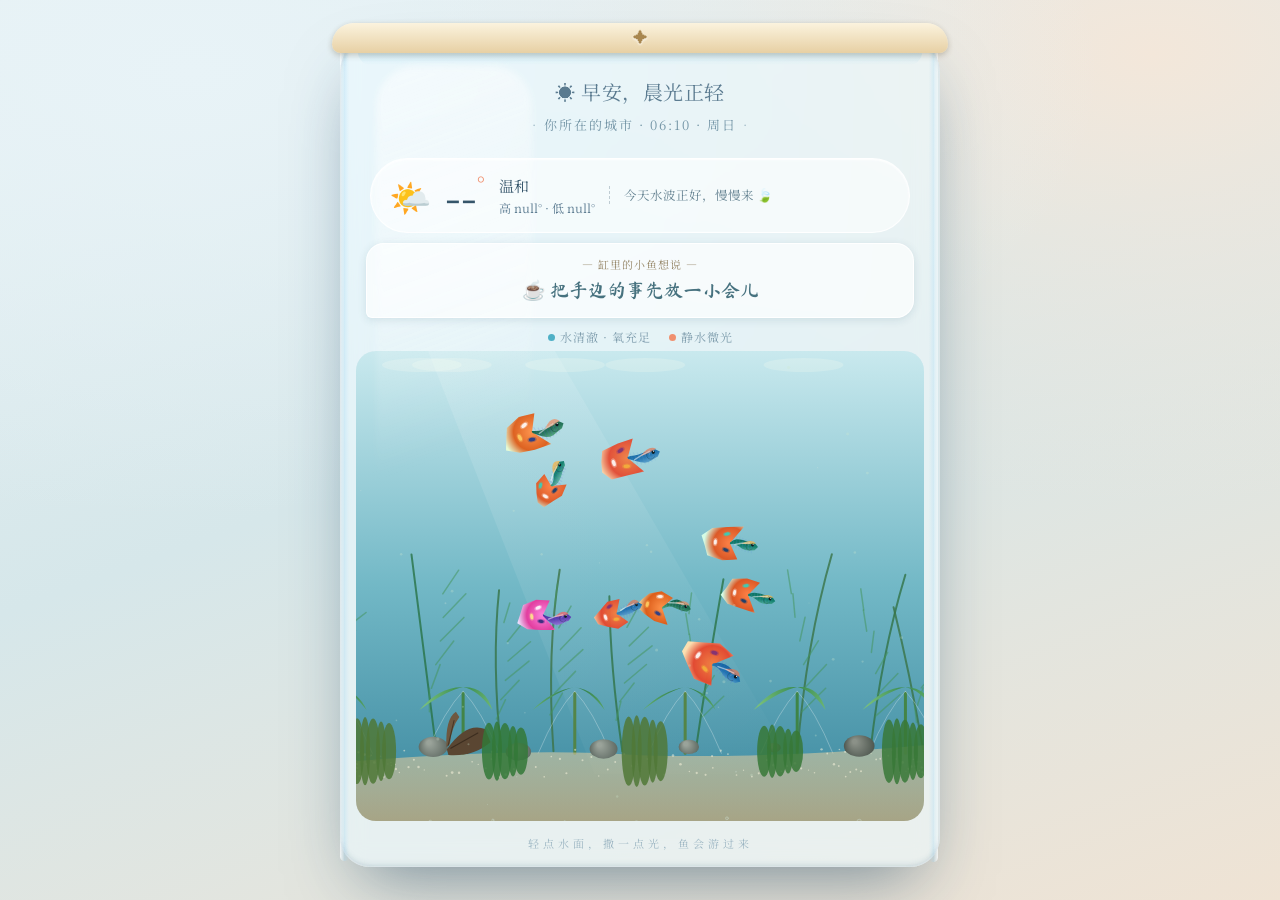
==== commit 31f459c5: "feat: 桌面鱼缸天气健康提醒 Co-authored-by: traeagent <traeagent@users.noreply.github.com>" ====
--- a/aquarium/guppy-v2/index.html
+++ b/aquarium/guppy-v2/index.html
@@ -206,12 +206,14 @@
 function fetchGeoByIP(){return fetch('https://ipapi.co/json/').then(r=>r.json()).then(j=>{if(!j.latitude)throw 0;return {latitude:j.latitude,longitude:j.longitude};});}
 function fetchWeather(c){
   const u='https://api.open-meteo.com/v1/forecast?latitude='+c.latitude+'&longitude='+c.longitude+
-    '&current_weather=true&daily=weathercode,temperature_2m_max,temperature_2m_min&current=temperature_2m&timezone=auto&forecast_days=1';
+    '&current=temperature_2m,relative_humidity_2m,weathercode&daily=temperature_2m_max,temperature_2m_min&timezone=auto&forecast_days=1';
   return fetch(u).then(r=>r.json()).then(d=>{
-    const cw=d.current_weather;
-    state.temp=Math.round(d.current.temperature_2m??cw.temperature);
+    const cw=d.current||d.current_weather||{};
+    const t=cw.temperature_2m??cw.temperature;
+    state.temp=(t==null)?null:Math.round(t);
     state.max=Math.round(d.daily.temperature_2m_max[0]);state.min=Math.round(d.daily.temperature_2m_min[0]);
-    state.condition=guessAmbient(cw.weathercode,state.temp);state.ambient=AMBIENTS[state.condition];
+    state.condition=guessAmbient(cw.weathercode??cw.weather_code,state.temp);
+    state.ambient=AMBIENTS[state.condition]||AMBIENTS.neutral;
   });
 }
 function reverseCity(c){return fetch('https://api.bigdatacloud.net/data/reverse-geocode-client?latitude='+c.latitude+'&longitude='+c.longitude+'&localityLanguage=zh')
@@ -717,6 +719,7 @@
   frame(0);
   locateAndFetch().then(()=>{
     renderWeatherUI();
+    tickClock();
     document.querySelector('.tank-wrap').style.filter='brightness('+state.ambient.light+') saturate('+(1+state.ambient.warm)+')';
   }).catch(()=>{}).finally(()=>document.getElementById('loading').classList.add('hide'));
 }
